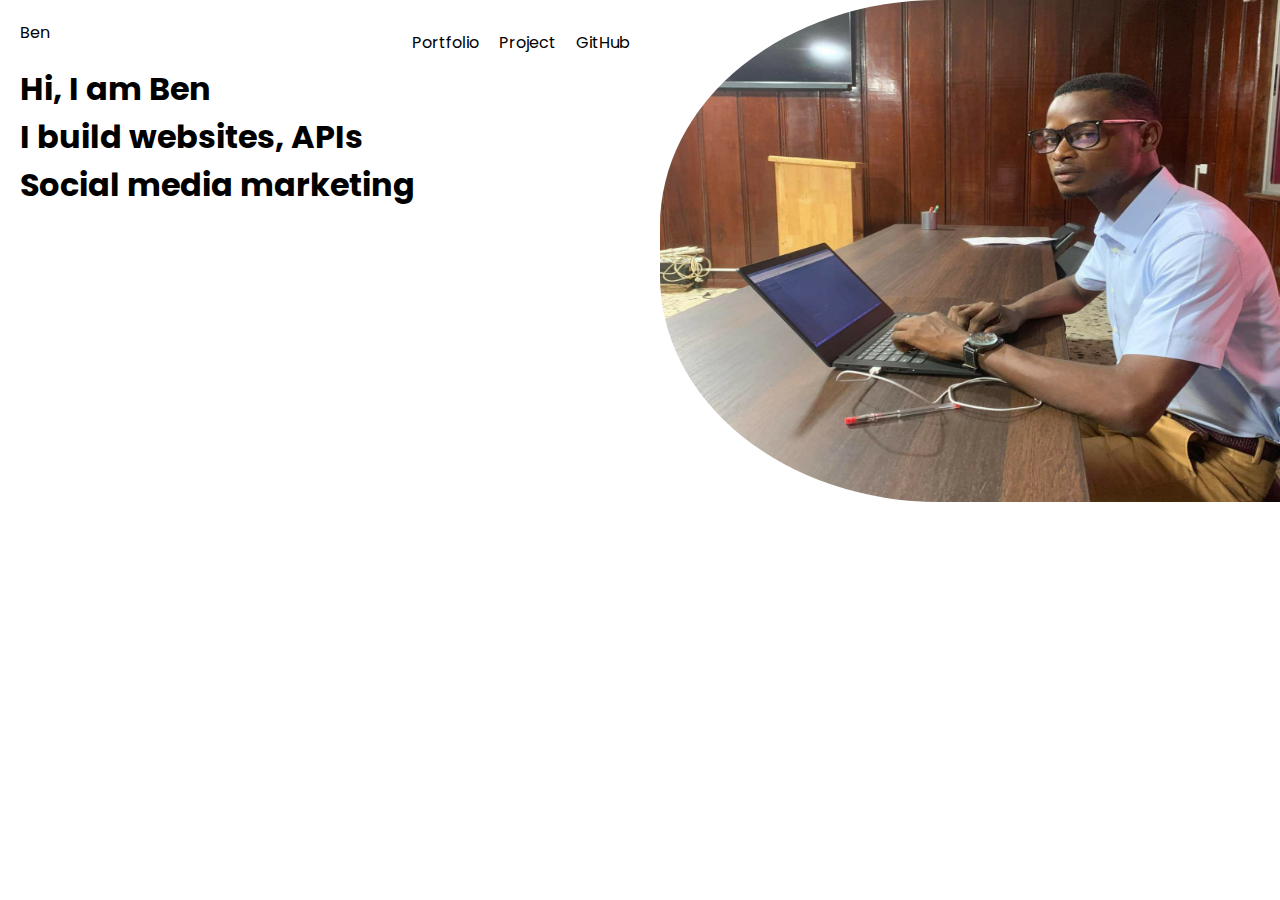
==== about/index.html @ b69b967e "Added about page" ====
<!DOCTYPE html>
<html lang="en">

<head>
    <meta charset="UTF-8">
    <meta name="viewport" content="width=device-width, initial-scale=1.0">
<link rel="preconnect" href="https://fonts.googleapis.com">
<link rel="preconnect" href="https://fonts.gstatic.com" crossorigin>
<link href="https://fonts.googleapis.com/css2?family=Poppins&display=swap" rel="stylesheet">   
 <link rel="stylesheet" href="./style.css">
</head>

<body>
    <div class="container">
        <div class="hero-header">
            <nav>
                <div class="log">Ben</div>
                <ul>
                    <li>Portfolio</li>
                    <li>Project</li>
                    <li>GitHub</li>
                </ul>
            </nav>
            <div class="bio">
                <h1>Hi, I am Ben</h1>
                <h1>I build websites, APIs</h1>
                <h1>Social media marketing</h1>
            </div>
        </div>

        <div class="about-img">
            <img src="./benjamin.jpeg" alt="Benjamin picture">
        </div>
    </div>

</body>

</html>
---- about/style.css ----
*,
*::after,
*::before {
    box-sizing: border-box;
    padding: 0;
font-family: 'Poppins', sans-serif;    margin: 0;
}

.container {
    display: flex;
    justify-content: space-between;
}

.hero-header {
    padding: 20px;
    display: flex;
    flex-direction: column;
    width: 100%;
}

.hero-header:last-child {
    flex-grow: 2;
    justify-self: center;
}

nav {
    display: flex;
    justify-content: space-between;
}

.container>* {
    flex: 1;
}

ul {
    display: inline-flex;
    list-style: none;
}

ul>li {
    padding: 10px;
}

.about-img img {
    width: 100%;
    height: 80%;
    border-top-left-radius: 45%;
    border-bottom-left-radius: 45%;
}
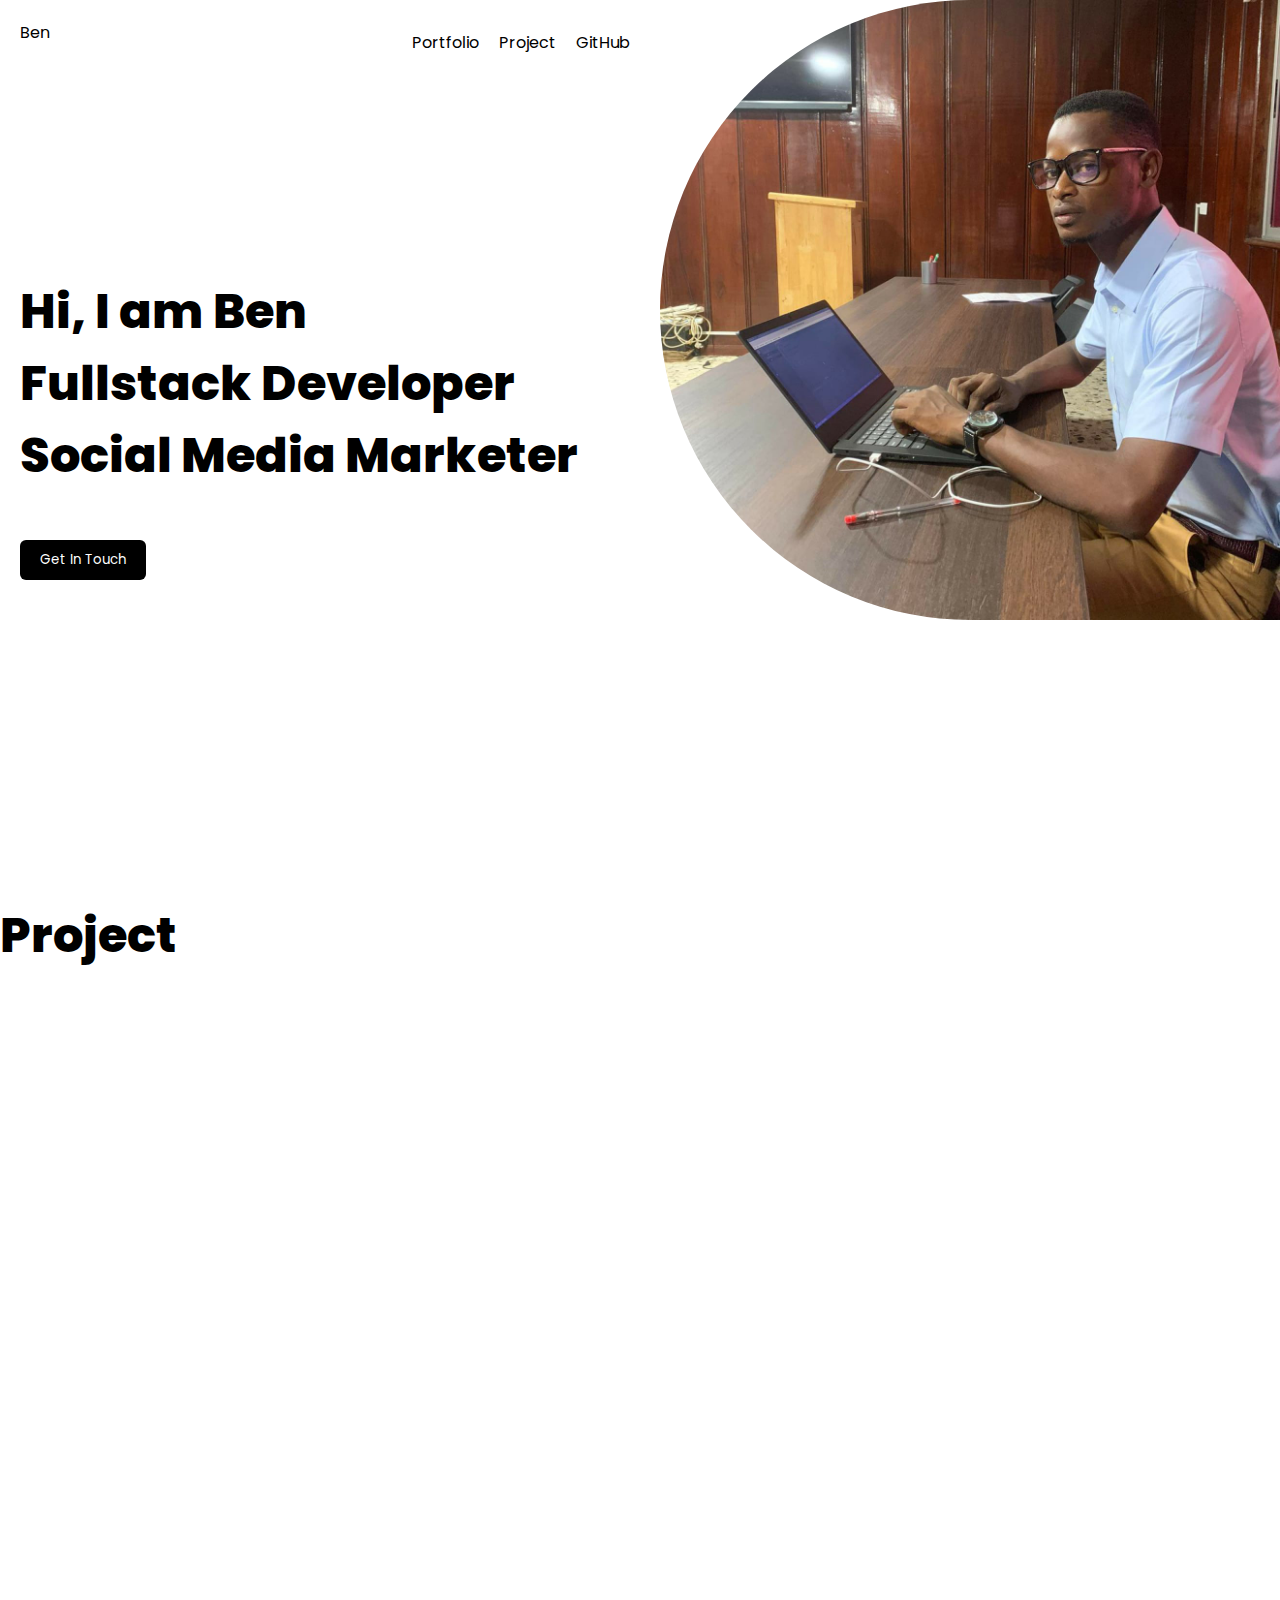
==== commit 5ea8d0ec: "Added responsiveness to landing page" ====
--- a/about/index.html
+++ b/about/index.html
@@ -4,10 +4,10 @@
 <head>
     <meta charset="UTF-8">
     <meta name="viewport" content="width=device-width, initial-scale=1.0">
-<link rel="preconnect" href="https://fonts.googleapis.com">
-<link rel="preconnect" href="https://fonts.gstatic.com" crossorigin>
-<link href="https://fonts.googleapis.com/css2?family=Poppins&display=swap" rel="stylesheet">   
- <link rel="stylesheet" href="./style.css">
+    <link rel="preconnect" href="https://fonts.googleapis.com">
+    <link rel="preconnect" href="https://fonts.gstatic.com" crossorigin>
+    <link href="https://fonts.googleapis.com/css2?family=Poppins&display=swap" rel="stylesheet">
+    <link rel="stylesheet" href="./style.css">
 </head>
 
 <body>
@@ -23,8 +23,9 @@
             </nav>
             <div class="bio">
                 <h1>Hi, I am Ben</h1>
-                <h1>I build websites, APIs</h1>
-                <h1>Social media marketing</h1>
+                <h1>Fullstack Developer</h1>
+                <h1>Social Media Marketer</h1>
+                <div class="button"><button>Get In Touch</button></div>
             </div>
         </div>
 
@@ -32,7 +33,11 @@
             <img src="./benjamin.jpeg" alt="Benjamin picture">
         </div>
     </div>
-
+    <section class="pro-container">
+        <div>
+            <h1>Project</h1>
+        </div>
+    </section>
 </body>
 
-</html>
+</html>--- a/about/style.css
+++ b/about/style.css
@@ -3,7 +3,8 @@
 *::before {
     box-sizing: border-box;
     padding: 0;
-font-family: 'Poppins', sans-serif;    margin: 0;
+    font-family: 'Poppins', sans-serif;
+    margin: 0;
 }
 
 .container {
@@ -11,21 +12,45 @@
     justify-content: space-between;
 }
 
+.container,
+.pro-container {
+    height: 100dvh;
+}
+
 .hero-header {
     padding: 20px;
     display: flex;
     flex-direction: column;
-    width: 100%;
-}
-
-.hero-header:last-child {
-    flex-grow: 2;
-    justify-self: center;
+    height: 90dvh;
 }
 
 nav {
     display: flex;
     justify-content: space-between;
+}
+
+h1 {
+    font-size: 3rem;
+    font-weight: 800;
+}
+
+.bio {
+    flex: 1;
+    display: flex;
+    flex-direction: column;
+    justify-content: center;
+}
+
+div.button {
+    margin-top: 3rem;
+}
+
+.button button {
+    border: none;
+    background-color: #000;
+    color: #fff;
+    padding: 10px 20px;
+    border-radius: 6px;
 }
 
 .container>* {
@@ -43,7 +68,11 @@
 
 .about-img img {
     width: 100%;
-    height: 80%;
-    border-top-left-radius: 45%;
-    border-bottom-left-radius: 45%;
-}
+    object-fit: cover;
+    object-position: top;
+    /* filter: sepia(180%); */
+    filter: contrast(100%);
+    border-top-left-radius: 50%;
+    border-bottom-left-radius: 50%;
+    cursor: pointer;
+}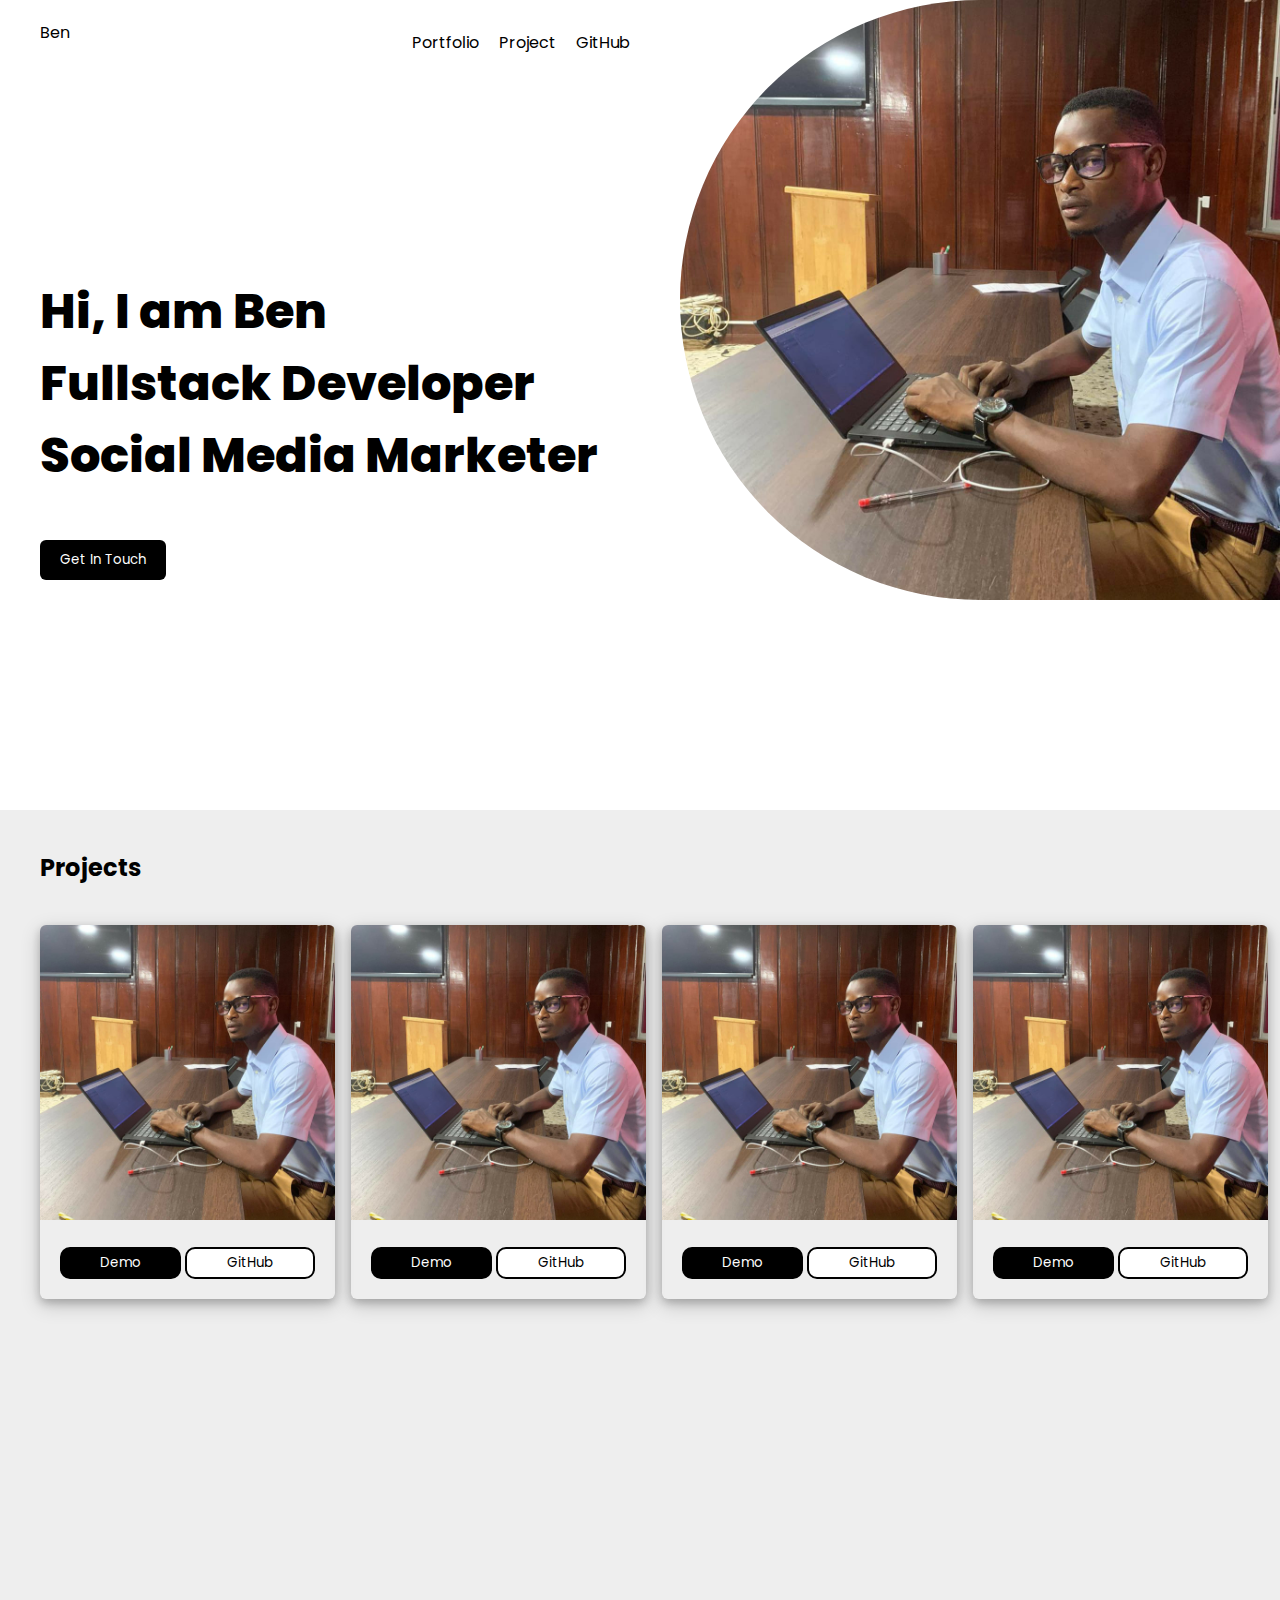
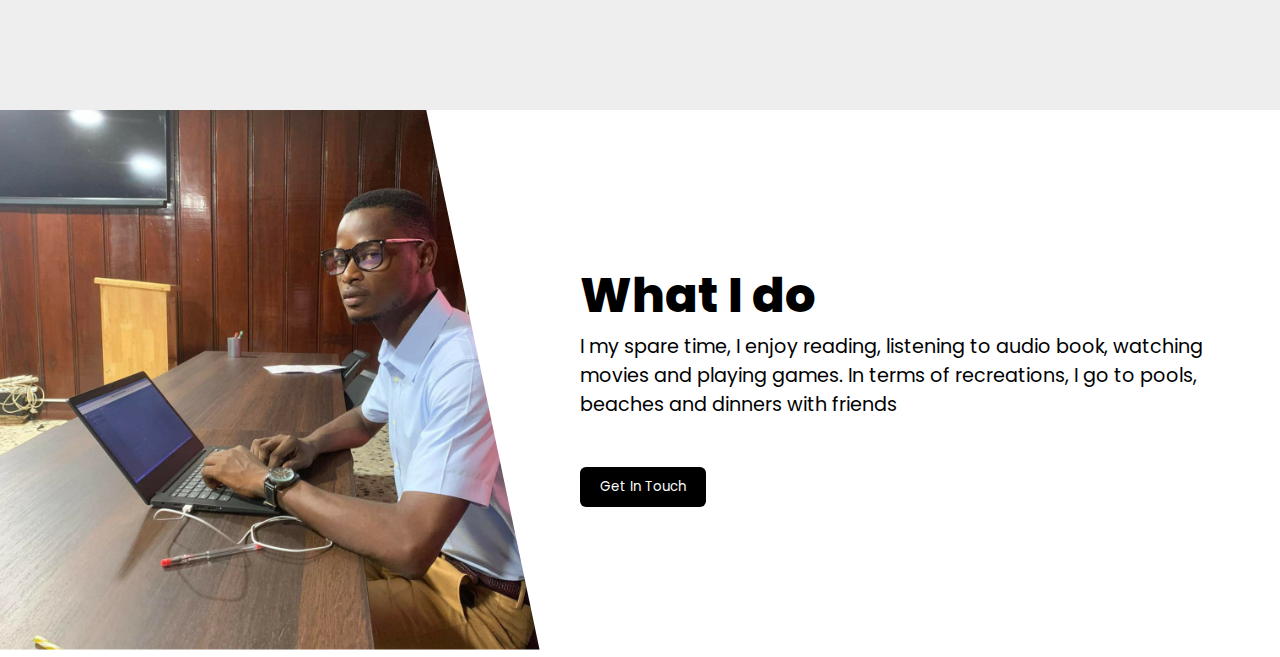
==== commit c9db724a: "Refined cards" ====
--- a/about/index.html
+++ b/about/index.html
@@ -35,8 +35,46 @@
     </div>
     <section class="pro-container">
         <div>
-            <h1>Project</h1>
+            <h2>Projects</h2>
         </div>
+
+        <div class="cards">
+            <div class="card">
+                <img class="card-img" src="./benjamin.jpeg" alt="Benjamin picture">
+                <div class="btns">
+                    <button class="btn1">Demo</button><button class="btn2">GitHub</button>
+                </div>
+            </div>
+            <div class="card">
+                <img class="card-img" src="./benjamin.jpeg" alt="Benjamin picture">
+                <div class="btns">
+                    <button class="btn1">Demo</button><button class="btn2">GitHub</button>
+                </div>
+            </div>
+            <div class="card">
+                <img class="card-img" src="./benjamin.jpeg" alt="Benjamin picture">
+                <div class="btns">
+                    <button class="btn1">Demo</button><button class="btn2">GitHub</button>
+                </div>
+            </div>
+            <div class="card">
+                <img class="card-img" src="./benjamin.jpeg" alt="Benjamin picture">
+                <div class="btns">
+                    <button class="btn1">Demo</button><button class="btn2">GitHub</button>
+                </div>
+            </div>
+        </div>
+    </section>
+    <section class="doing">
+        <div class="profile-img">
+            <img src="./benjamin.jpeg" alt="Benjamin picture">
+        </div>
+        <div class="profile">
+            <h1>What I do</h1>
+            <p>I my spare time, I enjoy reading, listening to audio book, watching movies and playing games. In terms of recreations, I go to pools, beaches and dinners with friends</p>
+            <div class="button"><button>Get In Touch</button></div>
+        </div>
+
     </section>
 </body>
 
--- a/about/style.css
+++ b/about/style.css
@@ -12,13 +12,16 @@
     justify-content: space-between;
 }
 
-.container,
-.pro-container {
-    height: 100dvh;
+img {
+    width: 100%;
+}
+
+.container>* {
+    flex: 1;
 }
 
 .hero-header {
-    padding: 20px;
+    padding: 20px 40px;
     display: flex;
     flex-direction: column;
     height: 90dvh;
@@ -29,9 +32,29 @@
     justify-content: space-between;
 }
 
-h1 {
+ul {
+    display: inline-flex;
+    list-style: none;
+}
+
+ul>li {
+    padding: 10px;
+}
+
+.bio h1,
+.profile h1 {
     font-size: 3rem;
     font-weight: 800;
+}
+
+.about-img img {
+    object-fit: cover;
+    object-position: top;
+    /* filter: sepia(180%); */
+    filter: contrast(100%);
+    border-top-left-radius: 50%;
+    border-bottom-left-radius: 50%;
+    cursor: pointer;
 }
 
 .bio {
@@ -43,36 +66,84 @@
 
 div.button {
     margin-top: 3rem;
+    /* display: flex;
+    justify-content: center; */
 }
 
-.button button {
+button {
     border: none;
     background-color: #000;
     color: #fff;
     padding: 10px 20px;
     border-radius: 6px;
+    cursor: pointer;
 }
 
-.container>* {
-    flex: 1;
+.pro-container {
+    height: 100dvh;
 }
 
-ul {
-    display: inline-flex;
-    list-style: none;
+section {
+    padding: 40px;
+    background-color: #eee;
 }
 
-ul>li {
-    padding: 10px;
+.cards {
+    display: flex;
+    gap: 1em;
+    padding-block: 40px;
 }
 
-.about-img img {
-    width: 100%;
+.card {
+    flex: auto;
+    box-shadow: 0 4px 8px 0 rgba(0, 0, 0, 0.2), 0 6px 20px 0 rgba(0, 0, 0, 0.19);
+    border-radius: 6px;
+}
+
+.card-img {
+    border-top-right-radius: 6px;
+    border-top-left-radius: 6px;
+}
+
+.btns {
+    padding: 20px;
+    display: flex;
+    justify-content: center;
+    gap: 0.25em;
+}
+
+.btn2,
+.btn1 {
+    padding: 4px 40px;
+    border-radius: 10px;
+}
+
+.btn2 {
+    background-color: #fff;
+    color: #000;
+    border: 2px solid black;
+}
+
+.doing {
+    display: flex;
+    padding: 0;
+    background-color: #fff;
+}
+
+.profile {
+    padding: 40px;
+    display: flex;
+    flex-direction: column;
+    justify-content: center;
+}
+
+.profile p {
+    font-size: larger;
+}
+
+.profile-img img {
+    -webkit-clip-path: polygon(0 0, 79% 0, 100% 100%, 0% 100%);
+    clip-path: polygon(0 0, 79% 0, 100% 100%, 0% 100%);
     object-fit: cover;
     object-position: top;
-    /* filter: sepia(180%); */
-    filter: contrast(100%);
-    border-top-left-radius: 50%;
-    border-bottom-left-radius: 50%;
-    cursor: pointer;
 }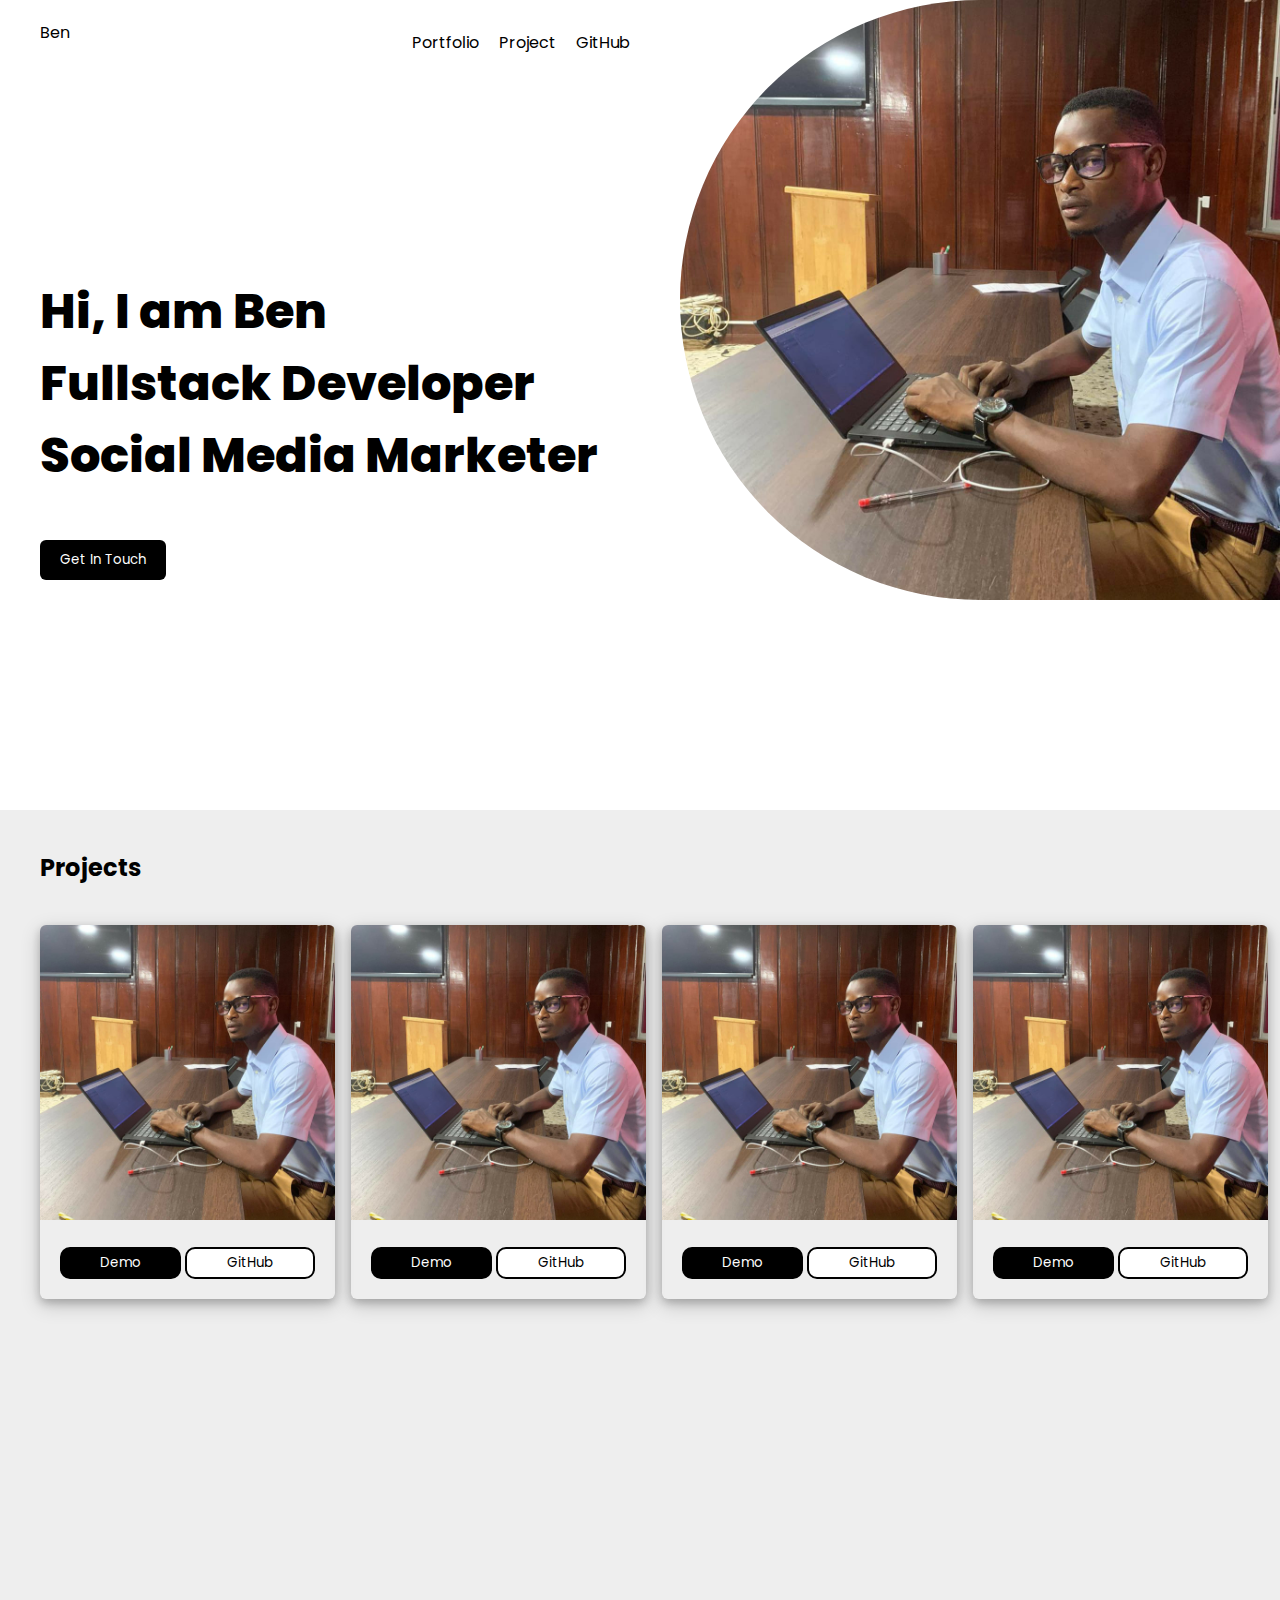
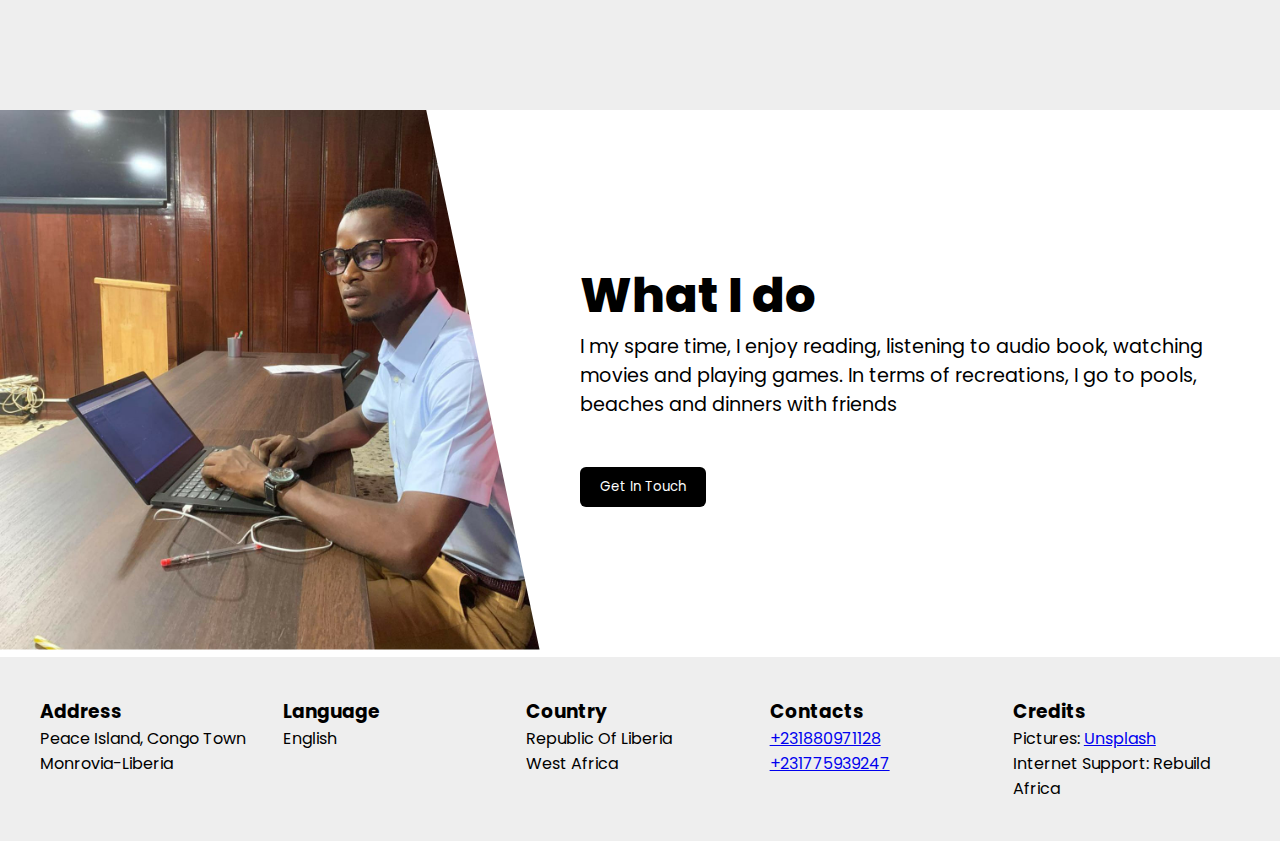
==== commit bd4cb754: "Updated about me" ====
--- a/about/index.html
+++ b/about/index.html
@@ -67,7 +67,7 @@
     </section>
     <section class="doing">
         <div class="profile-img">
-            <img src="./benjamin.jpeg" alt="Benjamin picture">
+            <img src="./benjamin.jpeg" alt="benjamin picture">
         </div>
         <div class="profile">
             <h1>What I do</h1>
@@ -76,6 +76,34 @@
         </div>
 
     </section>
+    <section class="footer">
+        <div class="">
+            <h3>Address</h3>
+            <div>Peace Island, Congo Town</div>
+            <div>Monrovia-Liberia</div>
+        </div>
+        <div class="">
+            <h3>Language</h3>
+            <div>English</div>
+        </div>
+        <div class="">
+            <h3>Country</h3>
+            <div>Republic Of Liberia</div>
+            <div>West Africa</div>
+
+        </div>
+        <div class="">
+            <h3>Contacts</h3>
+            <div><a href="tel:+231880971128">+231880971128</a></div>
+            <div><a href="tel:+231775939247">+231775939247</a></div>
+        </div>
+        <div class="">
+            <h3>Credits</h3>
+            <div>Pictures: <a href="https://www.unsplash.com">Unsplash</a></div>
+            <div>Internet Support: Rebuild Africa</div>
+
+        </div>
+    </section>
 </body>
 
 </html>--- a/about/style.css
+++ b/about/style.css
@@ -14,6 +14,7 @@
 
 img {
     width: 100%;
+    /* height: 80%; */
 }
 
 .container>* {
@@ -146,4 +147,13 @@
     clip-path: polygon(0 0, 79% 0, 100% 100%, 0% 100%);
     object-fit: cover;
     object-position: top;
+}
+
+.footer {
+    display: flex;
+    gap: 1em;
+}
+
+.footer>* {
+    flex: 1;
 }